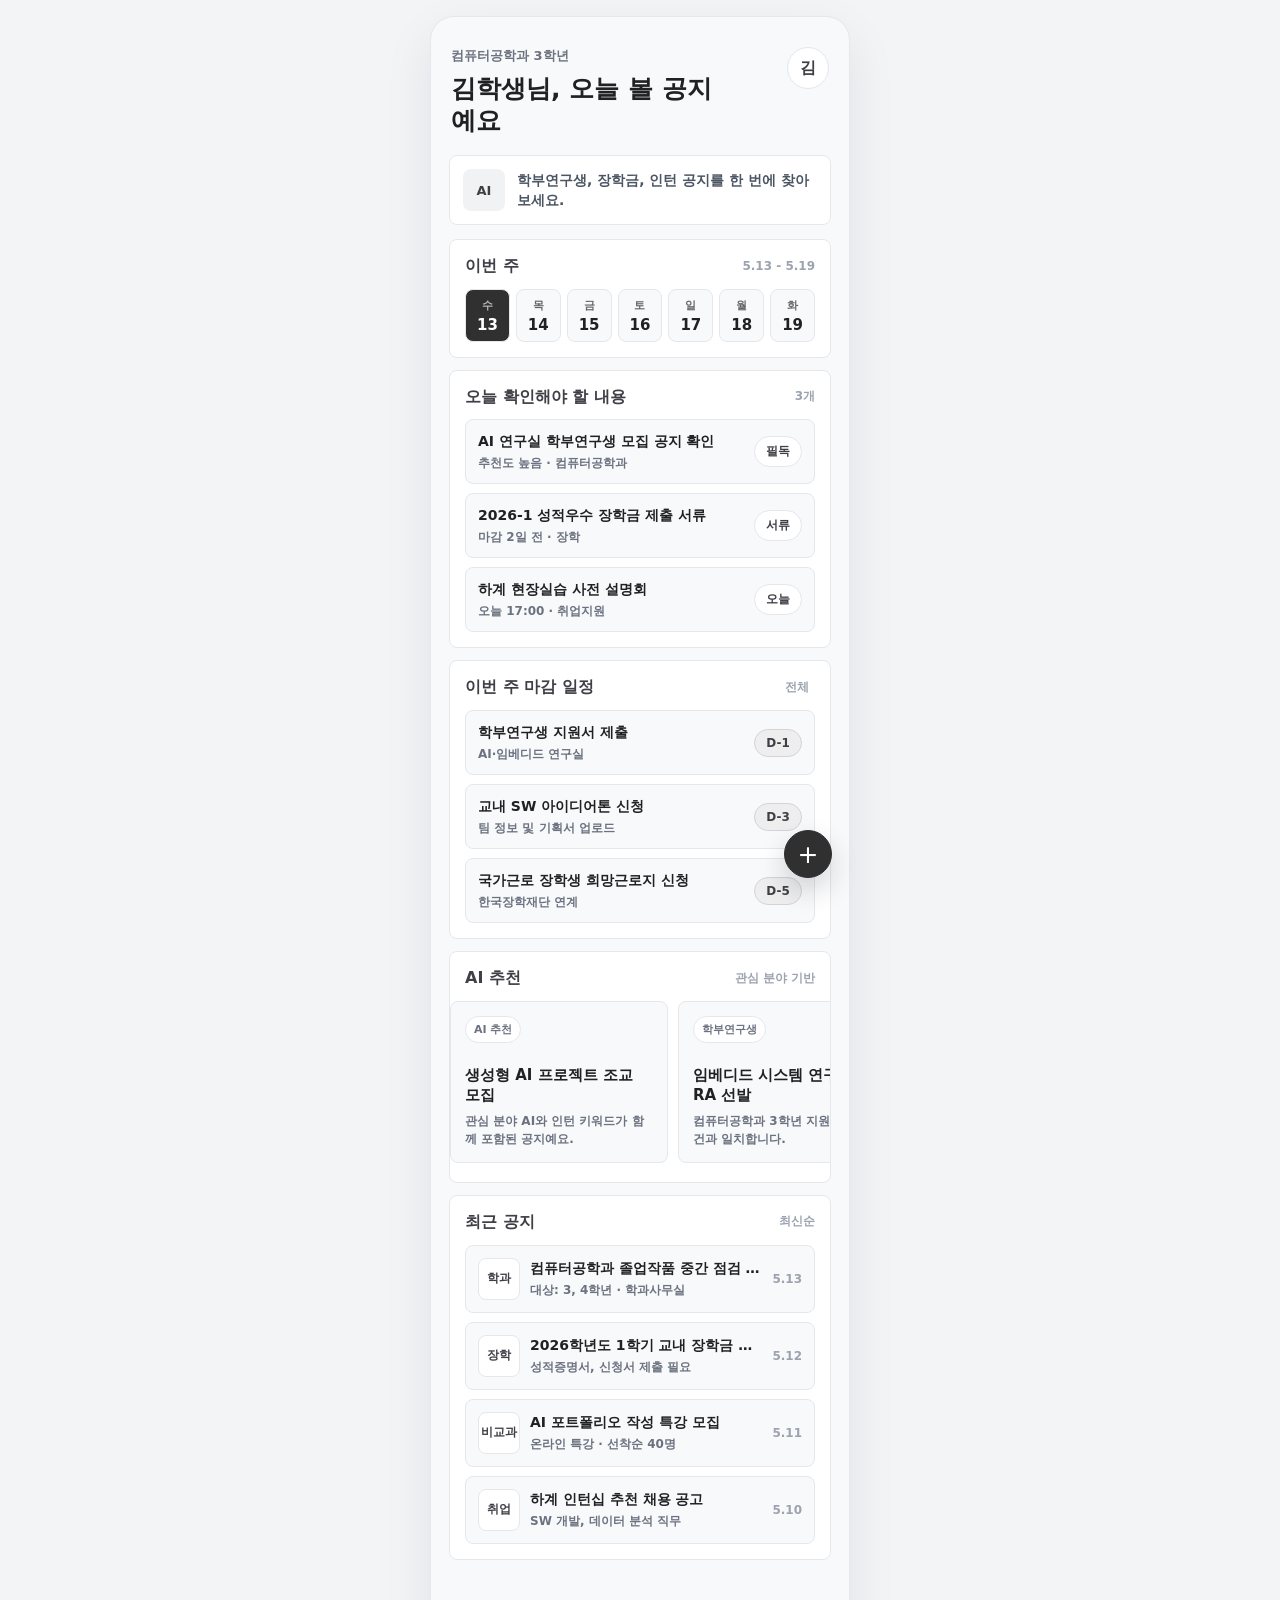
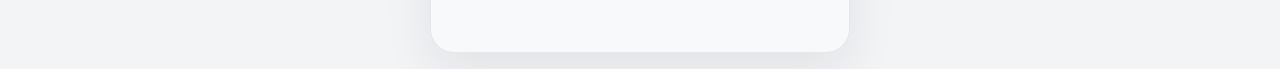
==== 0513 아이디어톤/index.html @ b5700289 "Add files via upload" ====
<!doctype html>
<html lang="ko">
  <head>
    <meta charset="UTF-8" />
    <meta name="viewport" content="width=device-width, initial-scale=1.0" />
    <title>AI 캠퍼스 공지 내비게이터</title>
    <link rel="stylesheet" href="./styles.css" />
  </head>
  <body>
    <main class="app-shell" aria-label="AI 캠퍼스 공지 내비게이터">
      <section class="app-screen">
        <header class="top-bar">
          <div>
            <p class="eyebrow">컴퓨터공학과 3학년</p>
            <h1>김학생님, 오늘 볼 공지예요</h1>
          </div>
          <button class="profile-button" type="button" aria-label="프로필">
            김
          </button>
        </header>

        <section class="search-card" aria-label="AI 공지 검색">
          <span aria-hidden="true">AI</span>
          <p>학부연구생, 장학금, 인턴 공지를 한 번에 찾아보세요.</p>
        </section>

        <section class="section-block" aria-labelledby="calendarTitle">
          <div class="section-head">
            <h2 id="calendarTitle">이번 주</h2>
            <span>5.13 - 5.19</span>
          </div>
          <div class="week-calendar" id="weekCalendar" aria-label="7일 주간 캘린더"></div>
        </section>

        <section class="today-card" aria-labelledby="todayTitle">
          <div class="section-head">
            <h2 id="todayTitle">오늘 확인해야 할 내용</h2>
            <span>3개</span>
          </div>
          <div class="today-list" id="todayList"></div>
        </section>

        <section class="section-block" aria-labelledby="deadlineTitle">
          <div class="section-head">
            <h2 id="deadlineTitle">이번 주 마감 일정</h2>
            <button type="button">전체</button>
          </div>
          <div class="deadline-list" id="deadlineList"></div>
        </section>

        <section class="section-block" aria-labelledby="recommendTitle">
          <div class="section-head">
            <h2 id="recommendTitle">AI 추천</h2>
            <span>관심 분야 기반</span>
          </div>
          <div class="recommend-scroll" id="recommendList" aria-label="AI 추천 카드"></div>
        </section>

        <section class="section-block recent-section" aria-labelledby="recentTitle">
          <div class="section-head">
            <h2 id="recentTitle">최근 공지</h2>
            <span>최신순</span>
          </div>
          <div class="notice-list" id="noticeList"></div>
        </section>
      </section>

      <button class="fab" type="button" aria-label="공지 추가">+</button>
    </main>

    <script src="./script.js"></script>
  </body>
</html>
---- 0513 아이디어톤/styles.css ----
:root {
  --page: #f3f4f6;
  --paper: #ffffff;
  --soft: #f8f9fa;
  --line: #e5e7eb;
  --ink: #202124;
  --muted: #6b7280;
  --light: #9ca3af;
  --dark: #3f3f46;
  --shadow: 0 18px 50px rgba(17, 24, 39, 0.08);
}

* {
  box-sizing: border-box;
}

html {
  background: var(--page);
}

body {
  margin: 0;
  min-width: 320px;
  color: var(--ink);
  background: var(--page);
  font-family:
    ui-sans-serif,
    system-ui,
    -apple-system,
    BlinkMacSystemFont,
    "Segoe UI",
    sans-serif;
}

button {
  border: 0;
  font: inherit;
  cursor: default;
}

h1,
h2,
p {
  margin: 0;
}

.app-shell {
  position: relative;
  width: min(420px, 100%);
  min-height: 100vh;
  margin: 0 auto;
  background: var(--soft);
  box-shadow: var(--shadow);
}

.app-screen {
  min-height: 100vh;
  padding: 22px 18px 92px;
}

.top-bar {
  display: flex;
  align-items: flex-start;
  justify-content: space-between;
  gap: 18px;
  padding: 8px 2px 18px;
}

.eyebrow {
  margin-bottom: 8px;
  color: var(--muted);
  font-size: 13px;
  font-weight: 700;
}

h1 {
  max-width: 270px;
  font-size: 25px;
  line-height: 1.28;
  letter-spacing: 0;
}

h2 {
  color: var(--dark);
  font-size: 16px;
  line-height: 1.35;
  letter-spacing: 0;
}

.profile-button {
  display: grid;
  flex: 0 0 auto;
  width: 42px;
  height: 42px;
  place-items: center;
  border: 1px solid var(--line);
  border-radius: 50%;
  background: var(--paper);
  color: var(--dark);
  font-weight: 800;
}

.search-card,
.section-block,
.today-card {
  border: 1px solid var(--line);
  border-radius: 8px;
  background: var(--paper);
}

.search-card {
  display: grid;
  grid-template-columns: 42px minmax(0, 1fr);
  gap: 12px;
  align-items: center;
  margin-bottom: 14px;
  padding: 13px;
}

.search-card span {
  display: grid;
  width: 42px;
  height: 42px;
  place-items: center;
  border-radius: 8px;
  background: #f1f2f4;
  color: var(--dark);
  font-size: 13px;
  font-weight: 800;
}

.search-card p {
  color: #4b5563;
  font-size: 14px;
  font-weight: 650;
  line-height: 1.45;
}

.section-block,
.today-card {
  margin-top: 12px;
  padding: 15px;
}

.section-head {
  display: flex;
  align-items: center;
  justify-content: space-between;
  gap: 12px;
  margin-bottom: 12px;
}

.section-head span,
.section-head button {
  flex: 0 0 auto;
  color: var(--light);
  background: transparent;
  font-size: 12px;
  font-weight: 750;
}

.week-calendar {
  display: grid;
  grid-template-columns: repeat(7, minmax(0, 1fr));
  gap: 6px;
}

.day-chip {
  min-width: 0;
  padding: 8px 4px;
  border: 1px solid var(--line);
  border-radius: 8px;
  background: var(--soft);
  text-align: center;
}

.day-chip.is-today {
  background: #303030;
  color: #ffffff;
}

.day-chip small,
.day-chip strong {
  display: block;
}

.day-chip small {
  margin-bottom: 5px;
  color: inherit;
  font-size: 11px;
  font-weight: 750;
  opacity: 0.68;
}

.day-chip strong {
  font-size: 15px;
  line-height: 1;
}

.today-list,
.deadline-list,
.notice-list {
  display: grid;
  gap: 9px;
}

.task-row,
.deadline-row,
.notice-row {
  display: grid;
  grid-template-columns: minmax(0, 1fr) auto;
  gap: 10px;
  align-items: center;
  padding: 12px;
  border: 1px solid var(--line);
  border-radius: 8px;
  background: var(--soft);
}

.task-row strong,
.deadline-row strong,
.notice-row strong {
  display: block;
  overflow: hidden;
  margin-bottom: 4px;
  color: var(--ink);
  font-size: 14px;
  line-height: 1.35;
  text-overflow: ellipsis;
  white-space: nowrap;
}

.task-row p,
.deadline-row p,
.notice-row p {
  color: var(--muted);
  font-size: 12px;
  font-weight: 650;
  line-height: 1.35;
}

.badge {
  min-width: 48px;
  padding: 6px 8px;
  border: 1px solid var(--line);
  border-radius: 999px;
  background: var(--paper);
  color: var(--dark);
  font-size: 12px;
  font-weight: 800;
  text-align: center;
}

.deadline-row .badge {
  border-color: #d4d4d8;
  background: #eeeeef;
}

.recommend-scroll {
  display: flex;
  gap: 10px;
  overflow-x: auto;
  margin: 0 -15px;
  padding: 0 15px 4px;
  scroll-snap-type: x mandatory;
  scrollbar-width: none;
}

.recommend-scroll::-webkit-scrollbar {
  display: none;
}

.recommend-card {
  flex: 0 0 218px;
  min-height: 142px;
  padding: 14px;
  border: 1px solid var(--line);
  border-radius: 8px;
  background: var(--soft);
  scroll-snap-align: start;
}

.recommend-card .tag {
  display: inline-flex;
  margin-bottom: 22px;
  padding: 5px 8px;
  border: 1px solid var(--line);
  border-radius: 999px;
  background: var(--paper);
  color: var(--muted);
  font-size: 11px;
  font-weight: 800;
}

.recommend-card strong {
  display: block;
  margin-bottom: 8px;
  color: var(--ink);
  font-size: 15px;
  line-height: 1.35;
}

.recommend-card p {
  color: var(--muted);
  font-size: 12px;
  font-weight: 650;
  line-height: 1.45;
}

.recent-section {
  margin-bottom: 0;
}

.notice-row {
  grid-template-columns: 42px minmax(0, 1fr) auto;
}

.notice-mark {
  display: grid;
  width: 42px;
  height: 42px;
  place-items: center;
  border: 1px solid var(--line);
  border-radius: 8px;
  background: var(--paper);
  color: var(--dark);
  font-size: 12px;
  font-weight: 850;
}

.notice-date {
  color: var(--light);
  font-size: 12px;
  font-weight: 800;
}

.fab {
  position: fixed;
  right: max(18px, calc((100vw - 420px) / 2 + 18px));
  bottom: 22px;
  display: grid;
  width: 48px;
  height: 48px;
  place-items: center;
  border: 1px solid #2f2f33;
  border-radius: 50%;
  background: #303030;
  color: #ffffff;
  box-shadow: 0 12px 28px rgba(17, 24, 39, 0.18);
  font-size: 25px;
  line-height: 1;
}

@media (min-width: 421px) {
  .app-shell {
    min-height: calc(100vh - 32px);
    margin-block: 16px;
    border: 1px solid var(--line);
    border-radius: 24px;
    overflow: hidden;
  }
}

@media (max-width: 360px) {
  .app-screen {
    padding-inline: 14px;
  }

  h1 {
    font-size: 23px;
  }

  .recommend-card {
    flex-basis: 202px;
  }
}
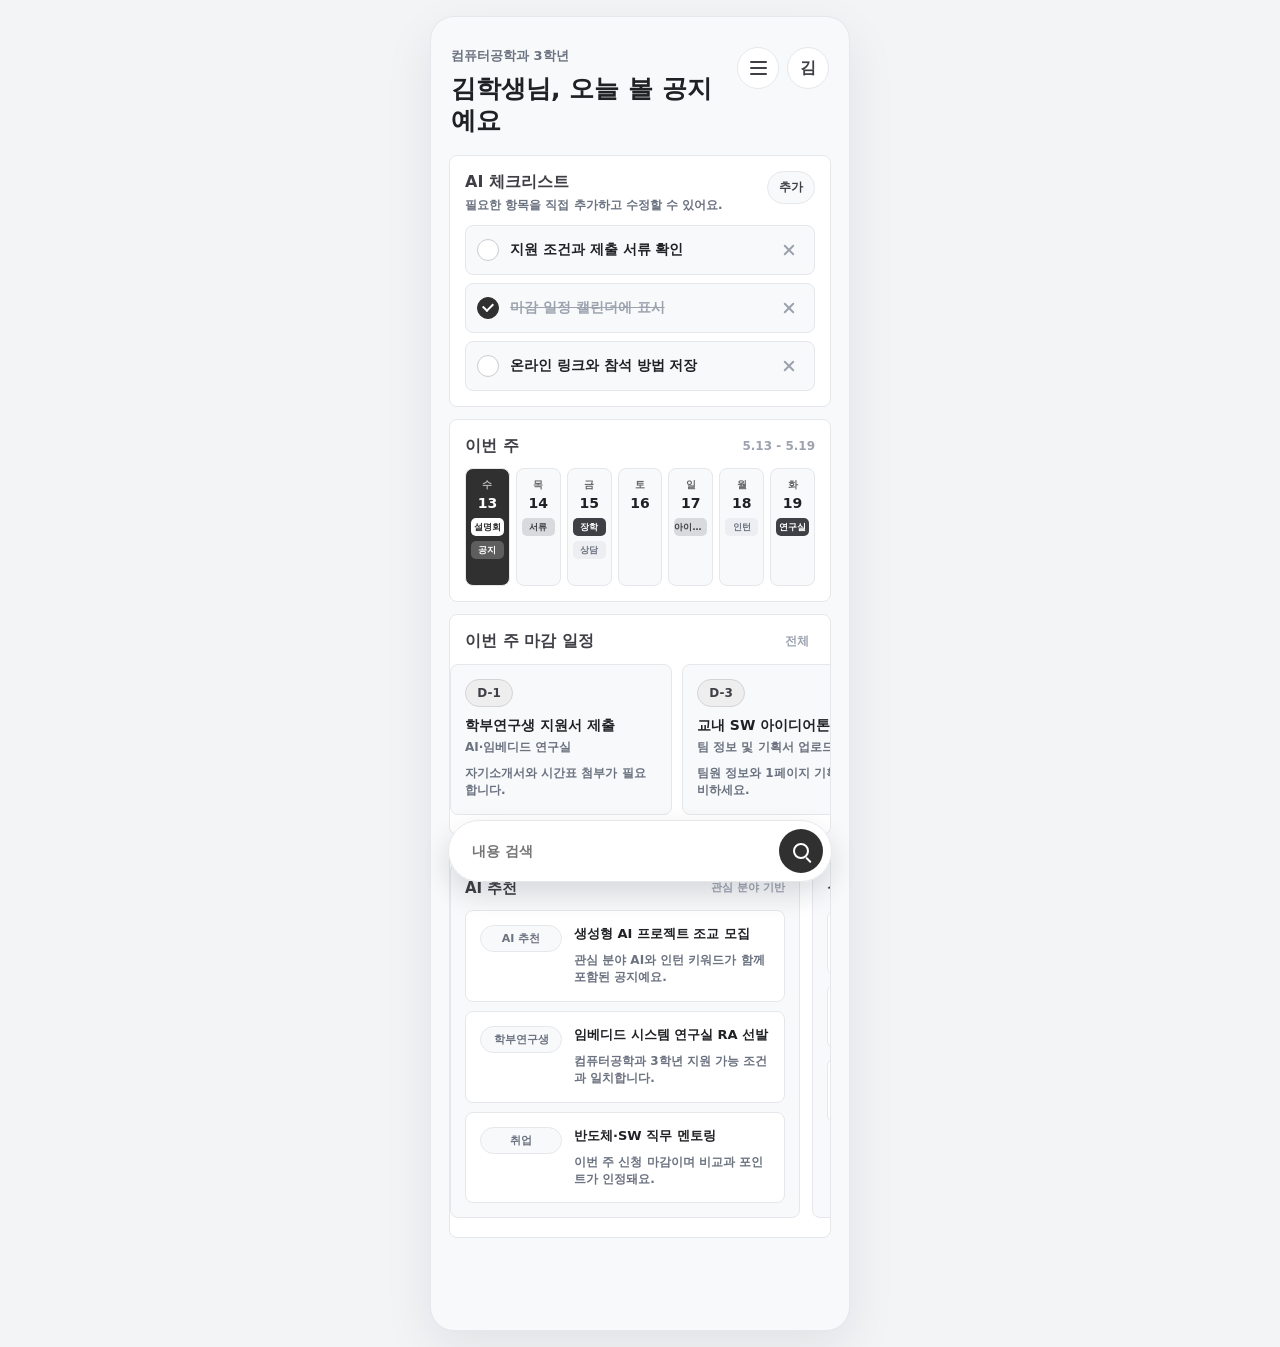
==== commit bd47a37a: "Add files via upload" ====
--- a/0513 아이디어톤/index.html
+++ b/0513 아이디어톤/index.html
@@ -14,14 +14,85 @@
             <p class="eyebrow">컴퓨터공학과 3학년</p>
             <h1>김학생님, 오늘 볼 공지예요</h1>
           </div>
-          <button class="profile-button" type="button" aria-label="프로필">
-            김
-          </button>
+          <div class="top-actions">
+            <button
+              class="menu-button"
+              type="button"
+              aria-label="메뉴 열기"
+              aria-controls="mainMenu"
+              aria-expanded="false"
+            >
+              <span></span>
+              <span></span>
+              <span></span>
+            </button>
+            <button class="profile-button" type="button" aria-label="프로필">
+              김
+            </button>
+          </div>
         </header>
 
-        <section class="search-card" aria-label="AI 공지 검색">
-          <span aria-hidden="true">AI</span>
-          <p>학부연구생, 장학금, 인턴 공지를 한 번에 찾아보세요.</p>
+        <nav class="menu-panel" id="mainMenu" aria-label="주요 메뉴" aria-hidden="true">
+          <details class="menu-group" open>
+            <summary>전체 공지</summary>
+            <ul>
+              <li><a href="#">전체 공지</a></li>
+              <li><a href="#">학과 공지</a></li>
+              <li><a href="#">장학금</a></li>
+              <li><a href="#">비교과 프로그램</a></li>
+              <li><a href="#">취업/인턴</a></li>
+              <li><a href="#">졸업/학사</a></li>
+            </ul>
+          </details>
+          <details class="menu-group">
+            <summary>내 일정 관리</summary>
+            <ul>
+              <li><a href="#">전체 일정</a></li>
+              <li><a href="#">이번 주 마감</a></li>
+              <li><a href="#">오늘 할 일</a></li>
+              <li><a href="#">신청 예정</a></li>
+              <li><a href="#">신청 완료</a></li>
+            </ul>
+          </details>
+          <details class="menu-group">
+            <summary>AI 기능</summary>
+            <ul>
+              <li><a href="#">나에게 맞는 추천</a></li>
+              <li><a href="#">관심 분야 설정</a></li>
+              <li><a href="#">놓친 공지 확인</a></li>
+            </ul>
+          </details>
+          <details class="menu-group">
+            <summary>관심/저장 관리</summary>
+            <ul>
+              <li><a href="#">저장된 공지</a></li>
+              <li><a href="#">도전 공지</a></li>
+              <li><a href="#">최근 본 공지</a></li>
+              <li><a href="#">중요 표시된 공지</a></li>
+            </ul>
+          </details>
+          <details class="menu-group">
+            <summary>학교 서비스</summary>
+            <ul>
+              <li><a href="#">학교 홈페이지 바로가기</a></li>
+              <li><a href="#">LMS 바로가기</a></li>
+              <li><a href="#">취업지원센터</a></li>
+              <li><a href="#">장학팀</a></li>
+              <li><a href="#">비교과센터</a></li>
+              <li><a href="#">문의하기</a></li>
+            </ul>
+          </details>
+        </nav>
+
+        <section class="checklist-card" aria-labelledby="checklistTitle">
+          <div class="section-head">
+            <div>
+              <h2 id="checklistTitle">AI 체크리스트</h2>
+              <p>필요한 항목을 직접 추가하고 수정할 수 있어요.</p>
+            </div>
+            <button class="add-check-button" id="addCheckButton" type="button">추가</button>
+          </div>
+          <div class="checklist" id="checklist"></div>
         </section>
 
         <section class="section-block" aria-labelledby="calendarTitle">
@@ -32,14 +103,6 @@
           <div class="week-calendar" id="weekCalendar" aria-label="7일 주간 캘린더"></div>
         </section>
 
-        <section class="today-card" aria-labelledby="todayTitle">
-          <div class="section-head">
-            <h2 id="todayTitle">오늘 확인해야 할 내용</h2>
-            <span>3개</span>
-          </div>
-          <div class="today-list" id="todayList"></div>
-        </section>
-
         <section class="section-block" aria-labelledby="deadlineTitle">
           <div class="section-head">
             <h2 id="deadlineTitle">이번 주 마감 일정</h2>
@@ -48,24 +111,32 @@
           <div class="deadline-list" id="deadlineList"></div>
         </section>
 
-        <section class="section-block" aria-labelledby="recommendTitle">
-          <div class="section-head">
-            <h2 id="recommendTitle">AI 추천</h2>
-            <span>관심 분야 기반</span>
+        <section class="section-block smart-stack-section" aria-label="AI 추천과 실시간 인기 공지">
+          <div class="smart-stack" aria-label="AI 추천과 실시간 인기 공지">
+            <article class="stack-panel" aria-labelledby="recommendTitle">
+              <div class="stack-panel-head">
+                <h3 id="recommendTitle">AI 추천</h3>
+                <span>관심 분야 기반</span>
+              </div>
+              <div class="recommend-list" id="recommendList" aria-label="AI 추천 카드"></div>
+            </article>
+            <article class="stack-panel" aria-labelledby="popularTitle">
+              <div class="stack-panel-head">
+                <h3 id="popularTitle">실시간 인기 공지</h3>
+                <span>지금 많이 보는 공지</span>
+              </div>
+              <div class="popular-list" id="popularList" aria-label="실시간 인기 공지"></div>
+            </article>
           </div>
-          <div class="recommend-scroll" id="recommendList" aria-label="AI 추천 카드"></div>
-        </section>
-
-        <section class="section-block recent-section" aria-labelledby="recentTitle">
-          <div class="section-head">
-            <h2 id="recentTitle">최근 공지</h2>
-            <span>최신순</span>
-          </div>
-          <div class="notice-list" id="noticeList"></div>
         </section>
       </section>
 
-      <button class="fab" type="button" aria-label="공지 추가">+</button>
+      <form class="bottom-search" aria-label="공지 내용 검색">
+        <input type="search" placeholder="내용 검색" aria-label="검색어 입력" />
+        <button type="submit" aria-label="검색">
+          <span aria-hidden="true"></span>
+        </button>
+      </form>
     </main>
 
     <script src="./script.js"></script>
--- a/0513 아이디어톤/styles.css
+++ b/0513 아이디어톤/styles.css
@@ -54,6 +54,7 @@
 }
 
 .app-screen {
+  position: relative;
   min-height: 100vh;
   padding: 22px 18px 92px;
 }
@@ -87,6 +88,11 @@
   letter-spacing: 0;
 }
 
+a {
+  color: inherit;
+  text-decoration: none;
+}
+
 .profile-button {
   display: grid;
   flex: 0 0 auto;
@@ -100,44 +106,15 @@
   font-weight: 800;
 }
 
-.search-card,
 .section-block,
-.today-card {
+.checklist-card {
   border: 1px solid var(--line);
   border-radius: 8px;
   background: var(--paper);
 }
 
-.search-card {
-  display: grid;
-  grid-template-columns: 42px minmax(0, 1fr);
-  gap: 12px;
-  align-items: center;
-  margin-bottom: 14px;
-  padding: 13px;
-}
-
-.search-card span {
-  display: grid;
-  width: 42px;
-  height: 42px;
-  place-items: center;
-  border-radius: 8px;
-  background: #f1f2f4;
-  color: var(--dark);
-  font-size: 13px;
-  font-weight: 800;
-}
-
-.search-card p {
-  color: #4b5563;
-  font-size: 14px;
-  font-weight: 650;
-  line-height: 1.45;
-}
-
 .section-block,
-.today-card {
+.checklist-card {
   margin-top: 12px;
   padding: 15px;
 }
@@ -159,6 +136,273 @@
   font-weight: 750;
 }
 
+.top-actions {
+  display: flex;
+  flex: 0 0 auto;
+  align-items: center;
+  gap: 8px;
+}
+
+.menu-button {
+  display: flex;
+  position: relative;
+  z-index: 11;
+  width: 42px;
+  height: 42px;
+  flex-direction: column;
+  gap: 4px;
+  align-items: center;
+  justify-content: center;
+  border: 1px solid var(--line);
+  border-radius: 50%;
+  background: var(--paper);
+}
+
+.menu-button span {
+  display: block;
+  width: 17px;
+  height: 2px;
+  border-radius: 99px;
+  background: var(--dark);
+  transition:
+    opacity 160ms ease,
+    transform 160ms ease;
+}
+
+.menu-button.is-open span:nth-child(1) {
+  transform: translateY(6px) rotate(45deg);
+}
+
+.menu-button.is-open span:nth-child(2) {
+  opacity: 0;
+}
+
+.menu-button.is-open span:nth-child(3) {
+  transform: translateY(-6px) rotate(-45deg);
+}
+
+.menu-panel {
+  position: absolute;
+  top: 74px;
+  right: 18px;
+  z-index: 10;
+  display: grid;
+  gap: 8px;
+  width: min(330px, calc(100% - 36px));
+  max-height: min(70vh, 620px);
+  overflow-y: auto;
+  padding: 10px;
+  border: 1px solid var(--line);
+  border-radius: 8px;
+  background: rgba(255, 255, 255, 0.98);
+  box-shadow: 0 18px 42px rgba(17, 24, 39, 0.16);
+  opacity: 0;
+  pointer-events: none;
+  transform: translateY(-8px);
+  visibility: hidden;
+  transition:
+    opacity 160ms ease,
+    transform 160ms ease,
+    visibility 160ms ease;
+}
+
+.menu-panel.is-open {
+  opacity: 1;
+  pointer-events: auto;
+  transform: translateY(0);
+  visibility: visible;
+}
+
+.menu-group {
+  overflow: hidden;
+  border: 1px solid var(--line);
+  border-radius: 8px;
+  background: var(--paper);
+}
+
+.menu-group summary {
+  position: relative;
+  display: flex;
+  min-height: 48px;
+  align-items: center;
+  padding: 0 42px 0 15px;
+  color: var(--dark);
+  font-size: 14px;
+  font-weight: 800;
+  list-style: none;
+}
+
+.menu-group summary::-webkit-details-marker {
+  display: none;
+}
+
+.menu-group summary::before,
+.menu-group summary::after {
+  position: absolute;
+  top: 23px;
+  right: 17px;
+  width: 12px;
+  height: 2px;
+  border-radius: 99px;
+  background: var(--dark);
+  content: "";
+}
+
+.menu-group summary::after {
+  transform: rotate(90deg);
+  transition: transform 160ms ease;
+}
+
+.menu-group[open] summary {
+  border-bottom: 1px solid var(--line);
+  background: var(--soft);
+}
+
+.menu-group[open] summary::after {
+  transform: rotate(0deg);
+}
+
+.menu-group ul {
+  display: grid;
+  gap: 2px;
+  margin: 0;
+  padding: 8px;
+  list-style: none;
+}
+
+.menu-group a {
+  display: block;
+  min-height: 36px;
+  padding: 9px 10px 8px;
+  border-radius: 7px;
+  color: var(--muted);
+  font-size: 13px;
+  font-weight: 700;
+  line-height: 1.35;
+}
+
+.menu-group a:hover,
+.menu-group a:focus-visible {
+  background: var(--soft);
+  color: var(--ink);
+  outline: 0;
+}
+
+.checklist-card {
+  margin-top: 0;
+}
+
+.checklist-card .section-head {
+  align-items: flex-start;
+}
+
+.checklist-card .section-head p {
+  margin-top: 4px;
+  color: var(--muted);
+  font-size: 12px;
+  font-weight: 650;
+  line-height: 1.35;
+}
+
+.add-check-button {
+  min-width: 48px;
+  padding: 7px 10px;
+  border: 1px solid var(--line);
+  border-radius: 999px;
+  background: var(--soft) !important;
+  color: var(--dark) !important;
+}
+
+.checklist {
+  display: grid;
+  gap: 8px;
+}
+
+.check-row {
+  display: grid;
+  grid-template-columns: 22px minmax(0, 1fr) 28px;
+  gap: 9px;
+  align-items: center;
+  padding: 10px 11px;
+  border: 1px solid var(--line);
+  border-radius: 8px;
+  background: var(--soft);
+}
+
+.check-row input[type="checkbox"] {
+  position: absolute;
+  opacity: 0;
+  pointer-events: none;
+}
+
+.check-row span {
+  display: grid;
+  width: 22px;
+  height: 22px;
+  place-items: center;
+  border: 1px solid #c9ccd1;
+  border-radius: 50%;
+  background: var(--paper);
+}
+
+.check-row input[type="checkbox"]:checked + span {
+  border-color: #303030;
+  background: #303030;
+}
+
+.check-row input[type="checkbox"]:checked + span::after {
+  width: 8px;
+  height: 5px;
+  border-bottom: 2px solid #ffffff;
+  border-left: 2px solid #ffffff;
+  content: "";
+  transform: rotate(-45deg) translate(1px, -1px);
+}
+
+.check-row input[type="text"] {
+  min-width: 0;
+  border: 0;
+  outline: 0;
+  background: transparent;
+  color: var(--ink);
+  font: inherit;
+  font-size: 14px;
+  font-weight: 700;
+}
+
+.check-row input[type="checkbox"]:checked ~ input[type="text"] {
+  color: var(--light);
+  text-decoration: line-through;
+}
+
+.delete-check-button {
+  position: relative;
+  width: 28px;
+  height: 28px;
+  border-radius: 50%;
+  background: transparent;
+}
+
+.delete-check-button::before,
+.delete-check-button::after {
+  position: absolute;
+  top: 13px;
+  left: 7px;
+  width: 14px;
+  height: 2px;
+  border-radius: 99px;
+  background: var(--light);
+  content: "";
+}
+
+.delete-check-button::before {
+  transform: rotate(45deg);
+}
+
+.delete-check-button::after {
+  transform: rotate(-45deg);
+}
+
 .week-calendar {
   display: grid;
   grid-template-columns: repeat(7, minmax(0, 1fr));
@@ -166,8 +410,12 @@
 }
 
 .day-chip {
+  display: grid;
+  grid-template-rows: auto 1fr;
+  gap: 8px;
+  min-height: 118px;
   min-width: 0;
-  padding: 8px 4px;
+  padding: 9px 5px 6px;
   border: 1px solid var(--line);
   border-radius: 8px;
   background: var(--soft);
@@ -185,41 +433,97 @@
 }
 
 .day-chip small {
-  margin-bottom: 5px;
+  margin-bottom: 4px;
   color: inherit;
-  font-size: 11px;
+  font-size: 10px;
   font-weight: 750;
   opacity: 0.68;
 }
 
 .day-chip strong {
-  font-size: 15px;
+  font-size: 14px;
   line-height: 1;
 }
 
-.today-list,
-.deadline-list,
-.notice-list {
-  display: grid;
-  gap: 9px;
-}
-
-.task-row,
-.deadline-row,
-.notice-row {
-  display: grid;
-  grid-template-columns: minmax(0, 1fr) auto;
+.schedule-bars {
+  display: grid;
+  align-content: start;
+  gap: 5px;
+  min-width: 0;
+}
+
+.schedule-bar,
+.schedule-empty {
+  display: block;
+  overflow: hidden;
+  min-height: 18px;
+  border-radius: 5px;
+  font-size: 9px;
+  font-weight: 800;
+  line-height: 18px;
+  text-overflow: ellipsis;
+  white-space: nowrap;
+}
+
+.schedule-bar.is-dark {
+  background: #3f3f46;
+  color: #ffffff;
+}
+
+.schedule-bar.is-mid {
+  background: #d8dade;
+  color: #3f3f46;
+}
+
+.schedule-bar.is-light {
+  background: #eceef1;
+  color: #6b7280;
+}
+
+.day-chip.is-today .schedule-bar.is-mid,
+.day-chip.is-today .schedule-bar.is-light {
+  background: rgba(255, 255, 255, 0.22);
+  color: #ffffff;
+}
+
+.day-chip.is-today .schedule-bar.is-dark {
+  background: #ffffff;
+  color: #303030;
+}
+
+.schedule-empty {
+  color: transparent;
+}
+
+.deadline-list {
+  display: flex;
   gap: 10px;
-  align-items: center;
-  padding: 12px;
+  overflow-x: auto;
+  margin: 0 -15px;
+  padding: 0 15px 4px;
+  scroll-snap-type: x mandatory;
+  scrollbar-width: none;
+}
+
+.deadline-list::-webkit-scrollbar {
+  display: none;
+}
+
+.deadline-row {
+  display: flex;
+  flex: 0 0 222px;
+  min-height: 142px;
+  flex-direction: column;
+  align-items: flex-start;
+  justify-content: space-between;
+  padding: 14px;
   border: 1px solid var(--line);
   border-radius: 8px;
   background: var(--soft);
-}
-
-.task-row strong,
-.deadline-row strong,
-.notice-row strong {
+  scroll-snap-align: start;
+}
+
+.deadline-row strong {
   display: block;
   overflow: hidden;
   margin-bottom: 4px;
@@ -230,13 +534,28 @@
   white-space: nowrap;
 }
 
-.task-row p,
-.deadline-row p,
-.notice-row p {
+.deadline-row strong {
+  display: -webkit-box;
+  overflow: hidden;
+  white-space: normal;
+  -webkit-box-orient: vertical;
+  -webkit-line-clamp: 2;
+}
+
+.deadline-row p {
   color: var(--muted);
   font-size: 12px;
   font-weight: 650;
   line-height: 1.35;
+}
+
+.deadline-row em {
+  display: block;
+  color: var(--muted);
+  font-size: 12px;
+  font-style: normal;
+  font-weight: 650;
+  line-height: 1.45;
 }
 
 .badge {
@@ -256,9 +575,13 @@
   background: #eeeeef;
 }
 
-.recommend-scroll {
+.smart-stack-section {
+  overflow: hidden;
+}
+
+.smart-stack {
   display: flex;
-  gap: 10px;
+  gap: 12px;
   overflow-x: auto;
   margin: 0 -15px;
   padding: 0 15px 4px;
@@ -266,13 +589,13 @@
   scrollbar-width: none;
 }
 
-.recommend-scroll::-webkit-scrollbar {
+.smart-stack::-webkit-scrollbar {
   display: none;
 }
 
-.recommend-card {
-  flex: 0 0 218px;
-  min-height: 142px;
+.stack-panel {
+  flex: 0 0 100%;
+  min-width: 0;
   padding: 14px;
   border: 1px solid var(--line);
   border-radius: 8px;
@@ -280,75 +603,180 @@
   scroll-snap-align: start;
 }
 
+.stack-panel-head {
+  display: flex;
+  align-items: center;
+  justify-content: space-between;
+  gap: 10px;
+  margin-bottom: 12px;
+}
+
+.stack-panel-head h3 {
+  margin: 0;
+  color: var(--dark);
+  font-size: 15px;
+  line-height: 1.35;
+  letter-spacing: 0;
+}
+
+.stack-panel-head span {
+  flex: 0 0 auto;
+  color: var(--light);
+  font-size: 11px;
+  font-weight: 800;
+}
+
+.recommend-list,
+.popular-list {
+  display: grid;
+  gap: 9px;
+}
+
+.recommend-card {
+  display: grid;
+  grid-template-columns: 82px minmax(0, 1fr);
+  column-gap: 12px;
+  align-items: start;
+  min-width: 0;
+  min-height: 0;
+  padding: 14px;
+  border: 1px solid var(--line);
+  border-radius: 8px;
+  background: var(--paper);
+}
+
 .recommend-card .tag {
   display: inline-flex;
-  margin-bottom: 22px;
+  justify-content: center;
+  margin-bottom: 0;
   padding: 5px 8px;
   border: 1px solid var(--line);
   border-radius: 999px;
-  background: var(--paper);
+  background: var(--soft);
   color: var(--muted);
   font-size: 11px;
   font-weight: 800;
 }
 
 .recommend-card strong {
-  display: block;
+  display: -webkit-box;
+  overflow: hidden;
   margin-bottom: 8px;
   color: var(--ink);
-  font-size: 15px;
+  font-size: 13px;
   line-height: 1.35;
+  -webkit-box-orient: vertical;
+  -webkit-line-clamp: 2;
 }
 
 .recommend-card p {
+  grid-column: 2;
   color: var(--muted);
   font-size: 12px;
   font-weight: 650;
   line-height: 1.45;
 }
 
-.recent-section {
-  margin-bottom: 0;
-}
-
-.notice-row {
-  grid-template-columns: 42px minmax(0, 1fr) auto;
-}
-
-.notice-mark {
-  display: grid;
-  width: 42px;
-  height: 42px;
-  place-items: center;
+.popular-card {
+  display: grid;
+  grid-template-columns: 34px minmax(0, 1fr);
+  gap: 10px;
+  align-items: center;
+  padding: 12px;
   border: 1px solid var(--line);
   border-radius: 8px;
   background: var(--paper);
-  color: var(--dark);
-  font-size: 12px;
-  font-weight: 850;
-}
-
-.notice-date {
-  color: var(--light);
-  font-size: 12px;
-  font-weight: 800;
-}
-
-.fab {
-  position: fixed;
-  right: max(18px, calc((100vw - 420px) / 2 + 18px));
-  bottom: 22px;
-  display: grid;
-  width: 48px;
-  height: 48px;
+}
+
+.rank {
+  display: grid;
+  width: 34px;
+  height: 34px;
   place-items: center;
-  border: 1px solid #2f2f33;
   border-radius: 50%;
   background: #303030;
   color: #ffffff;
-  box-shadow: 0 12px 28px rgba(17, 24, 39, 0.18);
-  font-size: 25px;
-  line-height: 1;
+  font-size: 13px;
+  font-weight: 850;
+}
+
+.popular-card strong {
+  display: block;
+  overflow: hidden;
+  margin-bottom: 4px;
+  color: var(--ink);
+  font-size: 14px;
+  line-height: 1.35;
+  text-overflow: ellipsis;
+  white-space: nowrap;
+}
+
+.popular-card p {
+  overflow: hidden;
+  color: var(--muted);
+  font-size: 12px;
+  font-weight: 650;
+  line-height: 1.35;
+  text-overflow: ellipsis;
+  white-space: nowrap;
+}
+
+.bottom-search {
+  position: fixed;
+  right: max(18px, calc((100vw - 420px) / 2 + 18px));
+  bottom: 18px;
+  left: max(18px, calc((100vw - 420px) / 2 + 18px));
+  display: grid;
+  grid-template-columns: minmax(0, 1fr) 44px;
+  gap: 8px;
+  align-items: center;
+  padding: 8px;
+  border: 1px solid var(--line);
+  border-radius: 999px;
+  background: rgba(255, 255, 255, 0.96);
+  box-shadow: 0 12px 28px rgba(17, 24, 39, 0.14);
+}
+
+.bottom-search input {
+  min-width: 0;
+  height: 42px;
+  border: 0;
+  outline: 0;
+  padding: 0 8px 0 15px;
+  background: transparent;
+  color: var(--ink);
+  font: inherit;
+  font-size: 14px;
+  font-weight: 700;
+}
+
+.bottom-search button {
+  display: grid;
+  width: 44px;
+  height: 44px;
+  place-items: center;
+  border-radius: 50%;
+  background: #303030;
+}
+
+.bottom-search button span {
+  position: relative;
+  width: 16px;
+  height: 16px;
+  border: 2px solid #ffffff;
+  border-radius: 50%;
+}
+
+.bottom-search button span::after {
+  position: absolute;
+  right: -5px;
+  bottom: -4px;
+  width: 7px;
+  height: 2px;
+  border-radius: 99px;
+  background: #ffffff;
+  content: "";
+  transform: rotate(45deg);
 }
 
 @media (min-width: 421px) {
@@ -370,7 +798,17 @@
     font-size: 23px;
   }
 
+  .top-bar {
+    gap: 10px;
+  }
+
   .recommend-card {
-    flex-basis: 202px;
+    grid-template-columns: 76px minmax(0, 1fr);
   }
-}
+
+  .stack-panel-head {
+    align-items: flex-start;
+    flex-direction: column;
+    gap: 3px;
+  }
+}
